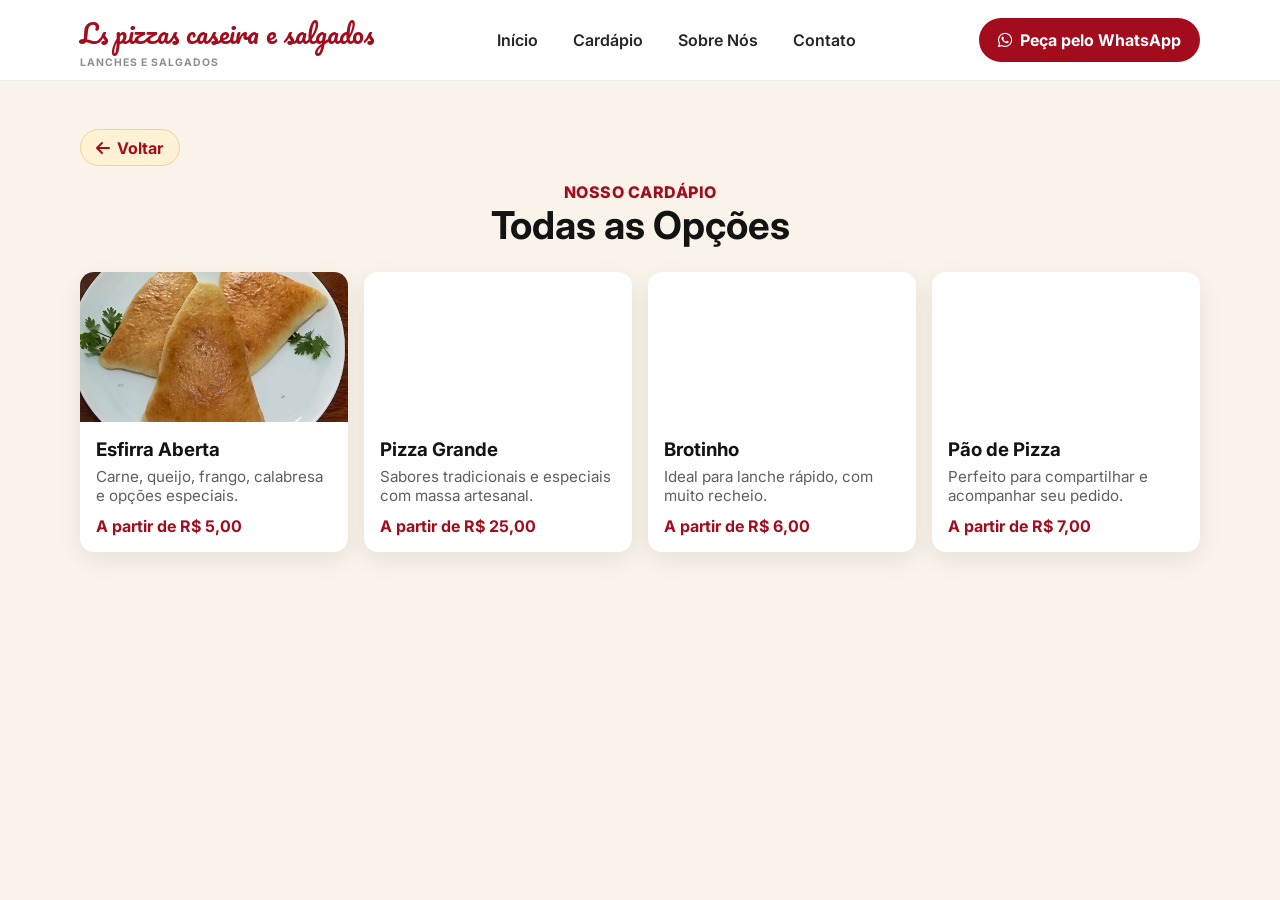
==== paginas/cardapio.html @ 22e89f46 "feat:  criando um novo site" ====
<!DOCTYPE html>
<html lang="pt-BR">
<head>
  <meta charset="UTF-8">
  <meta name="viewport" content="width=device-width, initial-scale=1.0">
  <title>Cardápio | Sabor & Cia</title>
  <link rel="preconnect" href="https://fonts.googleapis.com">
  <link rel="preconnect" href="https://fonts.gstatic.com" crossorigin>
  <link href="https://fonts.googleapis.com/css2?family=Inter:wght@400;500;700;800&family=Pacifico&display=swap" rel="stylesheet">
  <link rel="stylesheet" href="https://cdnjs.cloudflare.com/ajax/libs/font-awesome/6.5.2/css/all.min.css" crossorigin="anonymous" referrerpolicy="no-referrer">
  <link rel="stylesheet" href="../estilos/style.css">
</head>
<body>
  <header class="topo">
    <div class="container nav-wrapper">
      <a href="../index.html" class="logo">
        <span class="logo-script">Ls pizzas caseira e salgados</span>
        <span class="logo-sub">LANCHES E SALGADOS</span>
      </a>

      <button class="hamburger" id="menuToggle" aria-label="Abrir menu" aria-expanded="false" aria-controls="menuPrincipal">
        <span></span>
        <span></span>
        <span></span>
      </button>

      <nav class="menu" id="menuPrincipal">
        <ul>
          <li><a href="../index.html">Início</a></li>
          <li><a href="cardapio.html">Cardápio</a></li>
          <li><a href="sobre.html">Sobre Nós</a></li>
          <li><a href="https://wa.me/5511999999999" target="_blank" rel="noopener noreferrer">Contato</a></li>
        </ul>
      </nav>

      <a class="btn-whatsapp desktop-only" href="https://wa.me/5511999999999" target="_blank" rel="noopener noreferrer">
        <i class="fa-brands fa-whatsapp icone-whatsapp" aria-hidden="true"></i>
        Peça pelo WhatsApp
      </a>
    </div>
  </header>

  <main class="produtos">
    <div class="container">
      <a class="btn-voltar" href="../index.html" data-back-button>
        <i class="fa-solid fa-arrow-left" aria-hidden="true"></i>
        Voltar
      </a>
      <p class="secao-tag">Nosso Cardápio</p>
      <h2>Todas as Opções</h2>
      <div class="cards">
        <article class="card">
          <div class="card-img img-esfiha"></div>
          <div class="card-corpo">
            <h3>Esfirra Aberta</h3>
            <p>Carne, queijo, frango, calabresa e opções especiais.</p>
            <strong>A partir de R$ 5,00</strong>
          </div>
        </article>
        <article class="card">
          <div class="card-img img-pizza"></div>
          <div class="card-corpo">
            <h3>Pizza Grande</h3>
            <p>Sabores tradicionais e especiais com massa artesanal.</p>
            <strong>A partir de R$ 25,00</strong>
          </div>
        </article>
        <article class="card">
          <div class="card-img img-brotinho"></div>
          <div class="card-corpo">
            <h3>Brotinho</h3>
            <p>Ideal para lanche rápido, com muito recheio.</p>
            <strong>A partir de R$ 6,00</strong>
          </div>
        </article>
        <article class="card">
          <div class="card-img img-pao"></div>
          <div class="card-corpo">
            <h3>Pão de Pizza</h3>
            <p>Perfeito para compartilhar e acompanhar seu pedido.</p>
            <strong>A partir de R$ 7,00</strong>
          </div>
        </article>
      </div>
    </div>
  </main>

  <script src="../javascript/menu.js"></script>
</body>
</html>
---- estilos/style.css ----
:root {
  --vinho: #a30c1c;
  --vinho-escuro: #7f0613;
  --amarelo: #f3bd2b;
  --preto: #131313;
  --creme: #f9f3e9;
  --branco: #ffffff;
  --cinza: #5f5f5f;
}

* {
  margin: 0;
  padding: 0;
  box-sizing: border-box;
}

body {
  font-family: "Inter", sans-serif;
  background: var(--creme);
  color: var(--preto);
}

.container {
  width: min(1120px, 92%);
  margin: 0 auto;
}

.topo {
  background: var(--branco);
  position: sticky;
  top: 0;
  z-index: 1000;
  border-bottom: 1px solid #ececec;
}

.nav-wrapper {
  min-height: 80px;
  display: flex;
  align-items: center;
  justify-content: space-between;
  gap: 1rem;
}

.logo {
  text-decoration: none;
  display: flex;
  flex-direction: column;
}

.logo-script {
  font-family: "Pacifico", cursive;
  color: var(--vinho);
  font-size: 1.6rem;
}

.logo-sub {
  color: #8d8d8d;
  letter-spacing: 1px;
  font-size: 0.65rem;
  font-weight: 700;
}

.menu {
  display: flex;
  align-items: center;
}

.menu ul {
  list-style: none;
  display: flex;
  align-items: center;
  gap: 0.5rem;
}

.menu li {
  display: flex;
}

.menu a {
  text-decoration: none;
  color: #262626;
  font-weight: 600;
  width: 100%;
  display: inline-flex;
  align-items: center;
  padding: 0.55rem 0.85rem;
  border-radius: 10px;
  transition: background-color 0.25s ease, color 0.25s ease;
  -webkit-tap-highlight-color: transparent;
}

.menu a:hover {
  background-color: #f7e5c0;
  color: var(--vinho);
}

.btn-whatsapp {
  text-decoration: none;
  background: var(--vinho);
  color: var(--branco);
  font-weight: 700;
  border-radius: 999px;
  padding: 0.72rem 1.2rem;
  display: inline-flex;
  align-items: center;
  justify-content: center;
  gap: 0.5rem;
  transition: 0.3s ease;
}

.btn-whatsapp:hover {
  background: var(--vinho-escuro);
}

.icone-whatsapp {
  font-size: 1.02rem;
  line-height: 1;
}

.hero {
  background: linear-gradient(120deg, #191919 0%, #1f1f1f 45%, #2b1a0f 100%);
  color: var(--branco);
  padding: 2rem 0;
}

.hero-content {
  display: grid;
  grid-template-columns: 1fr;
  gap: 1.5rem;
}

.hero-frase {
  color: #ffd798;
  font-family: "Pacifico", cursive;
  margin-bottom: 0.8rem;
}

.hero h1 {
  font-size: clamp(1.8rem, 4vw, 3rem);
  line-height: 1.08;
  margin-bottom: 0.8rem;
}

.hero h1 span {
  color: var(--amarelo);
}

.hero-texto p {
  max-width: 45ch;
  margin-bottom: 1.1rem;
  color: #ededed;
}

.hero-art {
  min-height: 220px;
  border-radius: 20px;
  background-image: linear-gradient(rgba(0, 0, 0, 0.28), rgba(0, 0, 0, 0.28)), url("https://images.pexels.com/photos/825661/pexels-photo-825661.jpeg?auto=compress&cs=tinysrgb&w=1200");
  background-size: cover;
  background-position: center;
  background-repeat: no-repeat;
  box-shadow: inset 0 0 0 2px rgba(255, 255, 255, 0.08);
}

.produtos {
  padding: 3rem 0;
}

.secao-tag {
  color: var(--vinho);
  font-weight: 800;
  text-transform: uppercase;
  letter-spacing: 0.5px;
  text-align: center;
}

.produtos h2,
.diferenciais h2 {
  text-align: center;
  font-size: clamp(1.7rem, 4vw, 2.4rem);
  margin-bottom: 1.5rem;
}

.cards {
  display: grid;
  grid-template-columns: 1fr;
  gap: 1rem;
}

.card {
  background: var(--branco);
  border-radius: 14px;
  overflow: hidden;
  box-shadow: 0 8px 24px rgba(23, 23, 23, 0.08);
}

.card-img {
  height: 150px;
  background-size: cover;
  background-position: center;
  background-repeat: no-repeat;
}

.img-esfiha {
  background-image: url("../imagens/esfirras.png");
  background-position: center 42%;
  background-size: cover;
}
.img-pizza { background-image: url("https://images.pexels.com/photos/315755/pexels-photo-315755.jpeg?auto=compress&cs=tinysrgb&w=900"); }
.img-brotinho { background-image: url("https://images.pexels.com/photos/1775043/pexels-photo-1775043.jpeg?auto=compress&cs=tinysrgb&w=900"); }
.img-pao { background-image: url("https://images.pexels.com/photos/1586947/pexels-photo-1586947.jpeg?auto=compress&cs=tinysrgb&w=900"); }

.card-corpo {
  padding: 1rem;
}

.card h3 {
  margin-bottom: 0.35rem;
}

.card p {
  color: var(--cinza);
  margin-bottom: 0.7rem;
  font-size: 0.95rem;
}

.card strong {
  color: var(--vinho);
}

.btn-ver {
  margin: 1.5rem auto 0;
  display: block;
  width: fit-content;
  text-decoration: none;
  background: var(--vinho);
  color: var(--branco);
  font-weight: 700;
  border-radius: 999px;
  padding: 0.72rem 1.35rem;
}

.btn-voltar {
  width: fit-content;
  text-decoration: none;
  display: inline-flex;
  align-items: center;
  gap: 0.45rem;
  color: var(--vinho);
  background: #fff1d3;
  border: 1px solid #f0d39c;
  border-radius: 999px;
  padding: 0.48rem 0.95rem;
  margin: 0 0 1rem;
  font-weight: 700;
  -webkit-tap-highlight-color: transparent;
}

.btn-voltar:hover {
  background: #ffe6b8;
}

.diferenciais {
  padding: 0 0 3rem;
}

.itens {
  display: grid;
  grid-template-columns: 1fr;
  gap: 1rem;
}

.itens article {
  background: var(--branco);
  padding: 1rem;
  border-radius: 12px;
  border: 1px solid #eee0ca;
}

.itens p {
  color: var(--cinza);
  margin-top: 0.4rem;
}

.rodape {
  background: linear-gradient(90deg, var(--vinho) 0, #c01423 100%);
  color: var(--branco);
  padding: 1.6rem 0;
}

.rodape-grid {
  display: grid;
  grid-template-columns: 1fr;
  gap: 1rem;
  align-items: center;
}

.rodape h3 {
  margin-bottom: 0.25rem;
}

.hamburger {
  border: 0;
  background: transparent;
  width: 44px;
  height: 44px;
  display: none;
  cursor: pointer;
  position: relative;
}

.hamburger span {
  position: absolute;
  left: 8px;
  right: 8px;
  height: 3px;
  background: var(--vinho);
  border-radius: 999px;
  transition: transform 0.35s ease, opacity 0.25s ease, top 0.35s ease;
}

.hamburger span:nth-child(1) { top: 12px; }
.hamburger span:nth-child(2) { top: 20px; }
.hamburger span:nth-child(3) { top: 28px; }

.hamburger.active span:nth-child(1) {
  top: 20px;
  transform: rotate(45deg);
}

.hamburger.active span:nth-child(2) {
  opacity: 0;
}

.hamburger.active span:nth-child(3) {
  top: 20px;
  transform: rotate(-45deg);
}

.desktop-only {
  display: inline-flex;
}

.menu-overlay {
  position: fixed;
  inset: 0;
  background: rgba(19, 19, 19, 0.45);
  opacity: 0;
  visibility: hidden;
  transition: opacity 0.25s ease;
  z-index: 950;
}

.menu-overlay.show {
  opacity: 1;
  visibility: visible;
}

@media (max-width: 900px) {
  .desktop-only {
    display: none;
  }

  .hamburger {
    display: block;
    z-index: 1100;
  }

  .menu {
    position: fixed;
    top: 0;
    right: 0;
    width: min(320px, 82vw);
    height: 100dvh;
    background: linear-gradient(180deg, #8f0815, #b30f20);
    padding: 6rem 1.3rem 2rem;
    display: block;
    transform: translateX(110%);
    transition: transform 0.42s cubic-bezier(0.2, 0.9, 0.2, 1);
    box-shadow: -10px 0 30px rgba(0, 0, 0, 0.24);
    z-index: 1000;
  }

  .menu a {
    color: var(--branco);
    font-size: 1.1rem;
    width: 100%;
    padding: 0.75rem 0.9rem;
    border-radius: 8px;
  }

  .menu ul {
    width: 100%;
    flex-direction: column;
    align-items: stretch;
    gap: 0.4rem;
  }

  .menu li {
    width: 100%;
  }

  .menu a:hover {
    color: var(--branco);
    background-color: rgba(255, 255, 255, 0.16);
  }

  .menu.open {
    transform: translateX(0);
  }
}

@media (min-width: 700px) {
  .cards {
    grid-template-columns: repeat(2, 1fr);
  }

  .itens,
  .rodape-grid {
    grid-template-columns: repeat(2, 1fr);
  }
}

@media (min-width: 1024px) {
  .hero-content {
    grid-template-columns: 1.1fr 1fr;
    align-items: center;
  }

  .cards {
    grid-template-columns: repeat(4, 1fr);
  }

  .itens,
  .rodape-grid {
    grid-template-columns: repeat(4, 1fr);
  }
}
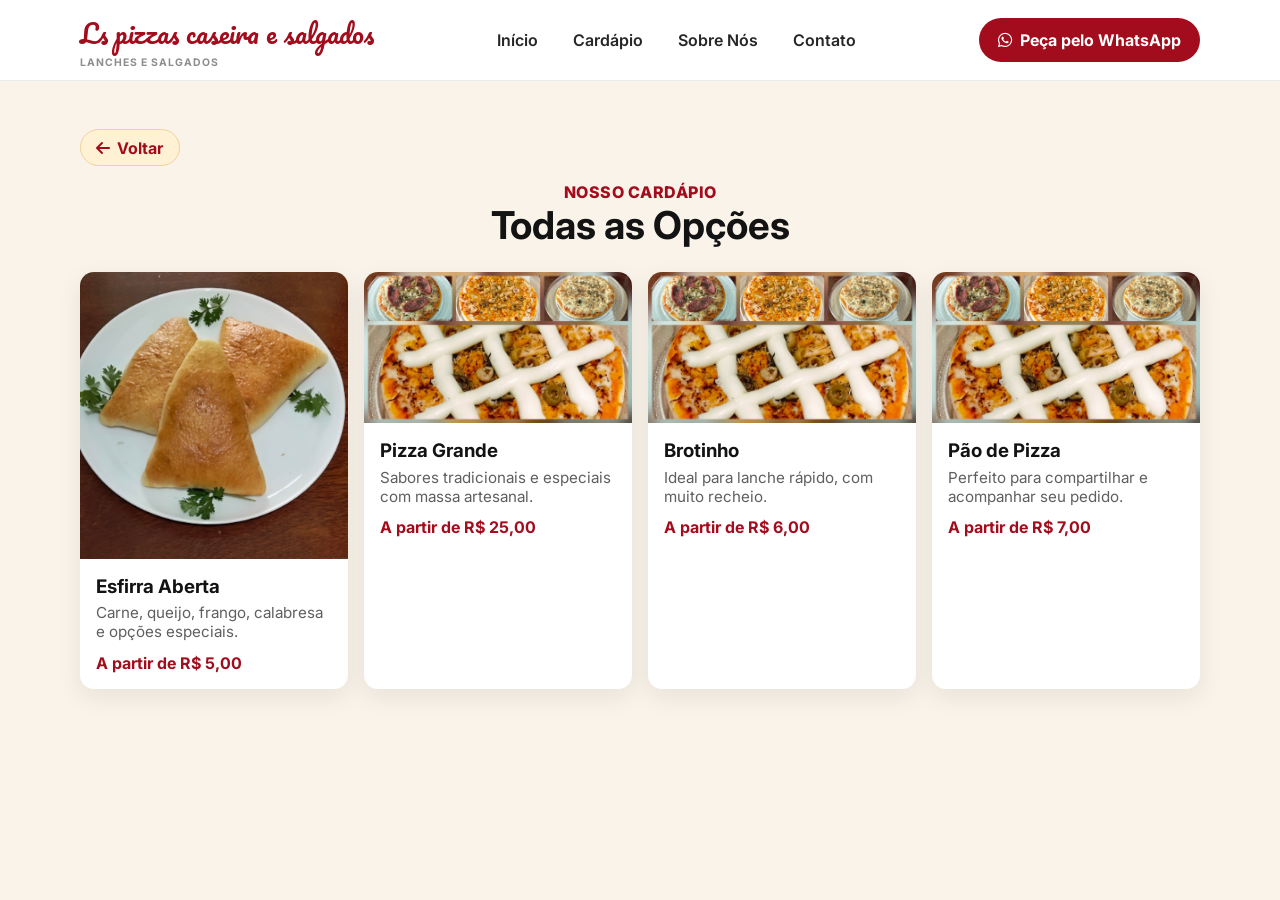
==== commit 7e26cd86: "atualizando para não perder o progresso perto do final." ====
--- a/paginas/cardapio.html
+++ b/paginas/cardapio.html
@@ -50,7 +50,11 @@
       <h2>Todas as Opções</h2>
       <div class="cards">
         <article class="card">
-          <div class="card-img img-esfiha"></div>
+          <figure class="card-media">
+            <img src="../imagens/esfirras.png" width="900" height="900"
+              alt="Três esfirras triangulares douradas com casca brilhante, decoradas com coentro, em prato branco sobre mesa de madeira."
+              loading="lazy" decoding="async">
+          </figure>
           <div class="card-corpo">
             <h3>Esfirra Aberta</h3>
             <p>Carne, queijo, frango, calabresa e opções especiais.</p>
@@ -58,7 +62,11 @@
           </div>
         </article>
         <article class="card">
-          <div class="card-img img-pizza"></div>
+          <figure class="card-media">
+            <img src="../imagens/pizzas-montagem.png" width="1200" height="900"
+              alt="Pizza grande de frango com requeijão cremoso em treliça e azeitonas — referência visual da pizza tradicional."
+              loading="lazy" decoding="async">
+          </figure>
           <div class="card-corpo">
             <h3>Pizza Grande</h3>
             <p>Sabores tradicionais e especiais com massa artesanal.</p>
@@ -66,7 +74,10 @@
           </div>
         </article>
         <article class="card">
-          <div class="card-img img-brotinho"></div>
+          <figure class="card-media">
+            <img src="../imagens/pizzas-montagem.png" width="1200" height="900"
+              alt="Pizza brotinho individual com frango desfiado, milho e azeitonas." loading="lazy" decoding="async">
+          </figure>
           <div class="card-corpo">
             <h3>Brotinho</h3>
             <p>Ideal para lanche rápido, com muito recheio.</p>
@@ -74,7 +85,11 @@
           </div>
         </article>
         <article class="card">
-          <div class="card-img img-pao"></div>
+          <figure class="card-media">
+            <img src="../imagens/pizzas-montagem.png" width="1200" height="900"
+              alt="Close de pizza com cobertura cremosa de requeijão em treliça, queijo derretido e azeitonas, em referência visual ao pão de pizza recheado."
+              loading="lazy" decoding="async">
+          </figure>
           <div class="card-corpo">
             <h3>Pão de Pizza</h3>
             <p>Perfeito para compartilhar e acompanhar seu pedido.</p>
--- a/estilos/style.css
+++ b/estilos/style.css
@@ -20,6 +20,38 @@
   color: var(--preto);
 }
 
+.sr-only {
+  position: absolute;
+  width: 1px;
+  height: 1px;
+  padding: 0;
+  margin: -1px;
+  overflow: hidden;
+  clip: rect(0, 0, 0, 0);
+  white-space: nowrap;
+  border: 0;
+}
+
+.pular-conteudo {
+  position: absolute;
+  left: -9999px;
+  top: 0;
+  z-index: 2000;
+  padding: 0.75rem 1.1rem;
+  background: var(--vinho);
+  color: var(--branco);
+  font-weight: 700;
+  text-decoration: none;
+  border-radius: 0 0 10px 0;
+  -webkit-tap-highlight-color: transparent;
+}
+
+.pular-conteudo:focus {
+  left: 0;
+  outline: 2px solid var(--amarelo);
+  outline-offset: 2px;
+}
+
 .container {
   width: min(1120px, 92%);
   margin: 0 auto;
@@ -45,6 +77,7 @@
   text-decoration: none;
   display: flex;
   flex-direction: column;
+  -webkit-tap-highlight-color: transparent;
 }
 
 .logo-script {
@@ -106,6 +139,7 @@
   justify-content: center;
   gap: 0.5rem;
   transition: 0.3s ease;
+  -webkit-tap-highlight-color: transparent;
 }
 
 .btn-whatsapp:hover {
@@ -152,13 +186,19 @@
 }
 
 .hero-art {
-  min-height: 220px;
+  margin: 0;
   border-radius: 20px;
-  background-image: linear-gradient(rgba(0, 0, 0, 0.28), rgba(0, 0, 0, 0.28)), url("https://images.pexels.com/photos/825661/pexels-photo-825661.jpeg?auto=compress&cs=tinysrgb&w=1200");
-  background-size: cover;
-  background-position: center;
-  background-repeat: no-repeat;
-  box-shadow: inset 0 0 0 2px rgba(255, 255, 255, 0.08);
+  overflow: hidden;
+  box-shadow:
+    inset 0 0 0 2px rgba(255, 255, 255, 0.08),
+    0 12px 40px rgba(0, 0, 0, 0.35);
+  line-height: 0;
+}
+
+.hero-art img {
+  width: 100%;
+  height: auto;
+  display: block;
 }
 
 .produtos {
@@ -193,21 +233,19 @@
   box-shadow: 0 8px 24px rgba(23, 23, 23, 0.08);
 }
 
-.card-img {
-  height: 150px;
-  background-size: cover;
-  background-position: center;
-  background-repeat: no-repeat;
-}
-
-.img-esfiha {
-  background-image: url("../imagens/esfirras.png");
-  background-position: center 42%;
-  background-size: cover;
-}
-.img-pizza { background-image: url("https://images.pexels.com/photos/315755/pexels-photo-315755.jpeg?auto=compress&cs=tinysrgb&w=900"); }
-.img-brotinho { background-image: url("https://images.pexels.com/photos/1775043/pexels-photo-1775043.jpeg?auto=compress&cs=tinysrgb&w=900"); }
-.img-pao { background-image: url("https://images.pexels.com/photos/1586947/pexels-photo-1586947.jpeg?auto=compress&cs=tinysrgb&w=900"); }
+.card-media {
+  margin: 0;
+  overflow: hidden;
+  background: #ebe6dc;
+}
+
+.card-media img {
+  width: 100%;
+  height: 70%;
+  object-fit: cover;
+  object-position: center;
+  display: block;
+}
 
 .card-corpo {
   padding: 1rem;
@@ -237,6 +275,7 @@
   font-weight: 700;
   border-radius: 999px;
   padding: 0.72rem 1.35rem;
+  -webkit-tap-highlight-color: transparent;
 }
 
 .btn-voltar {
